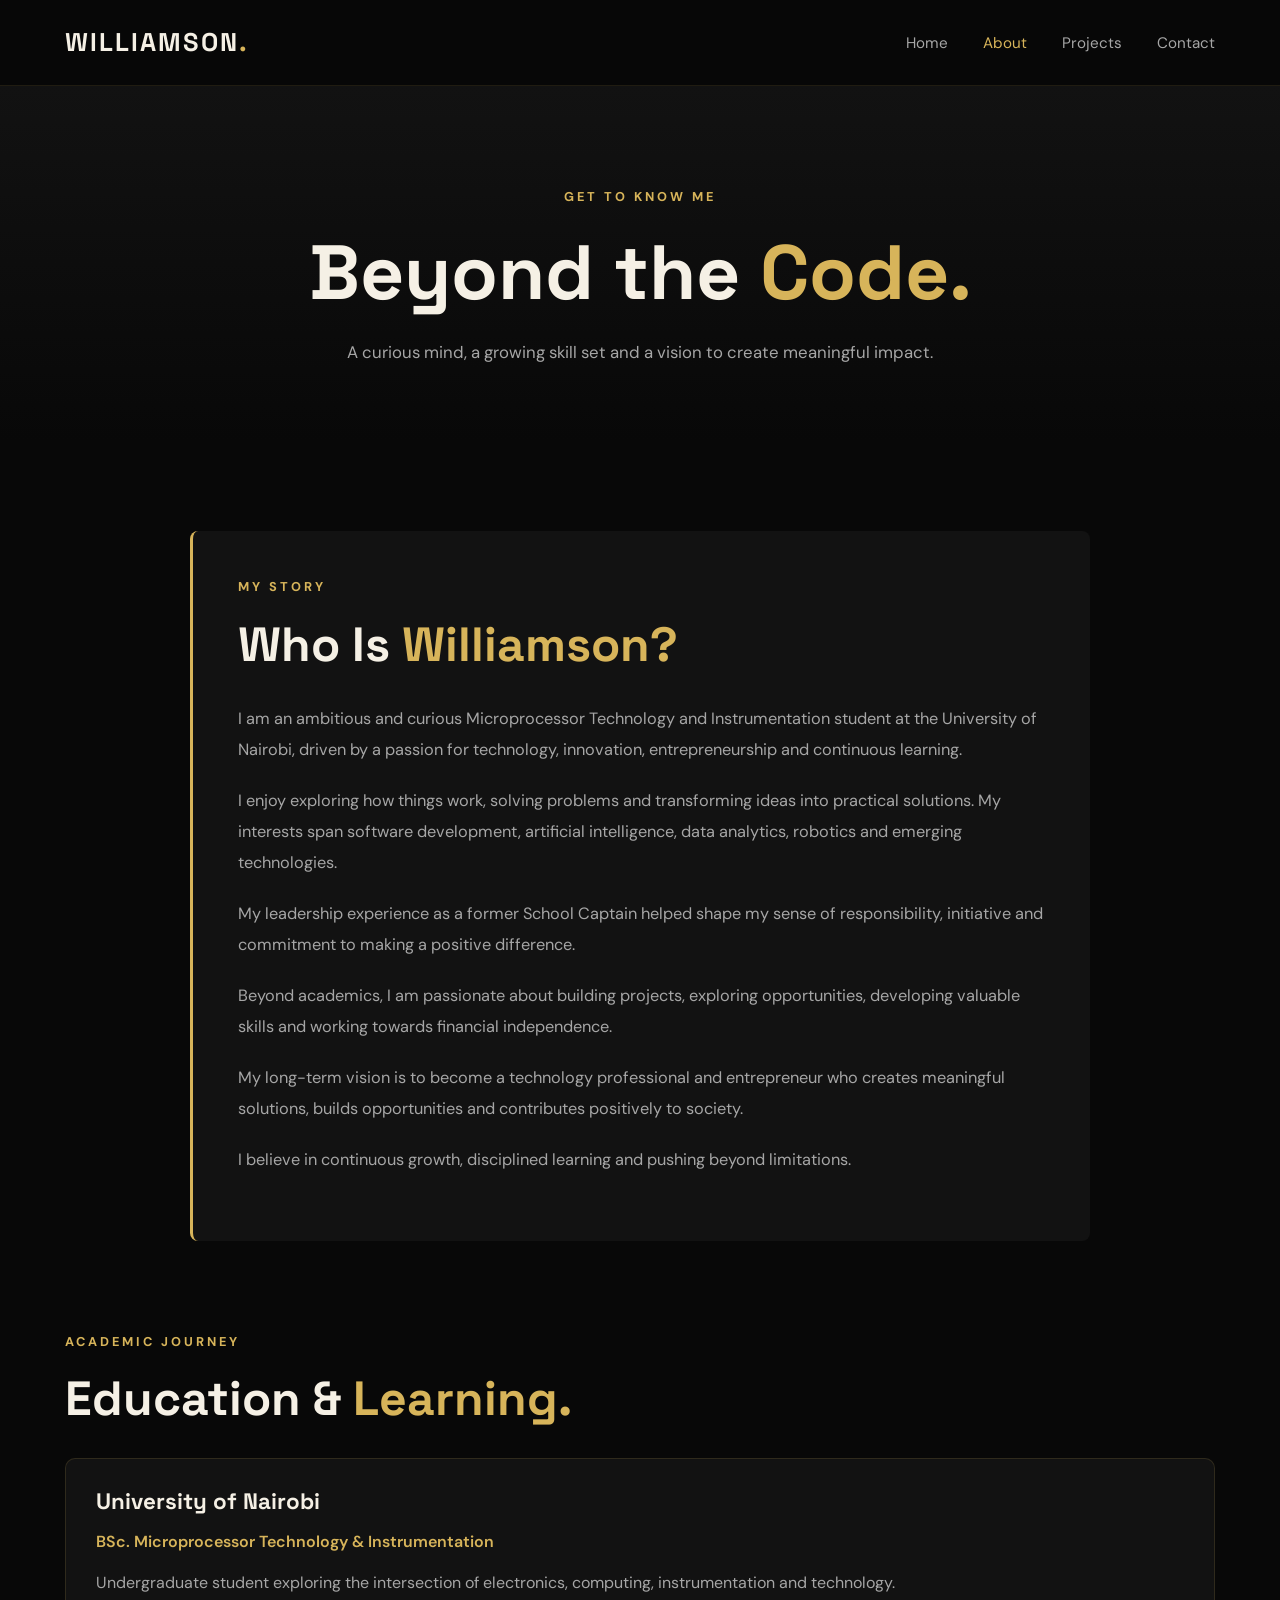
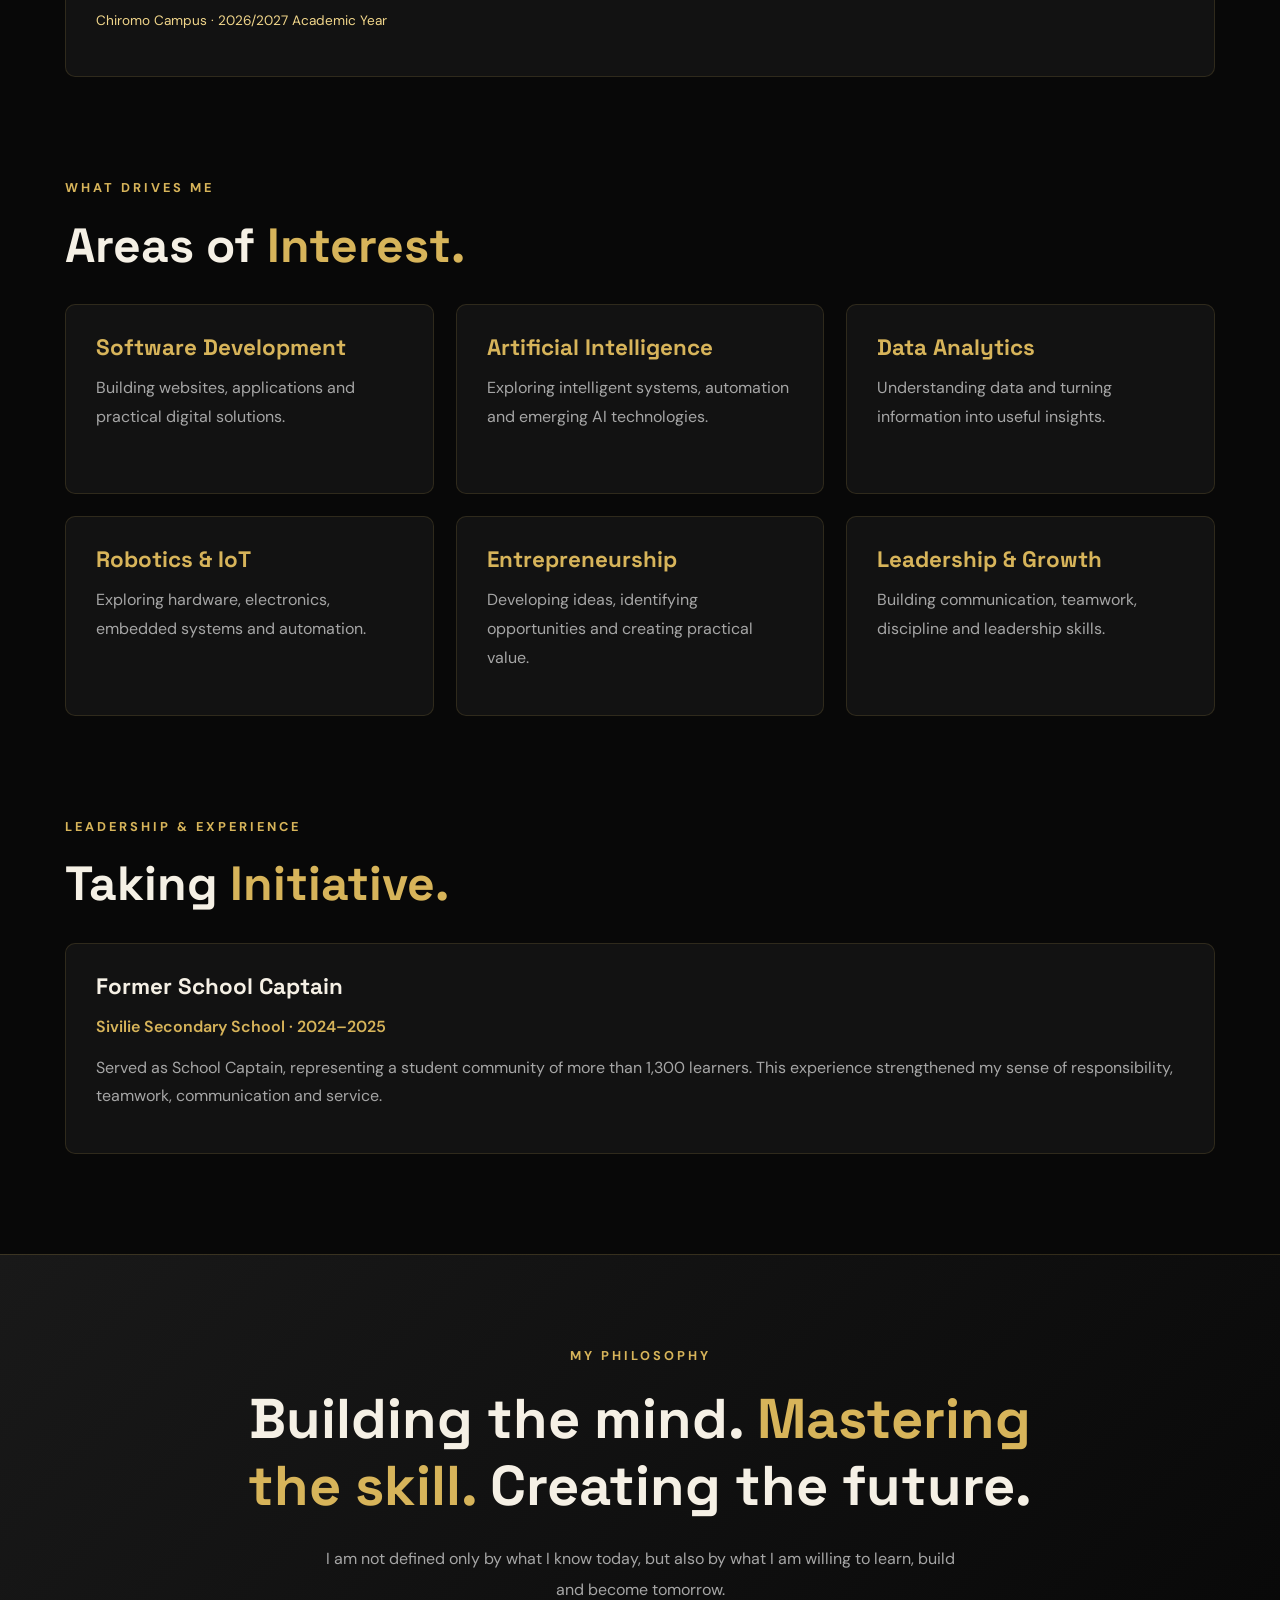
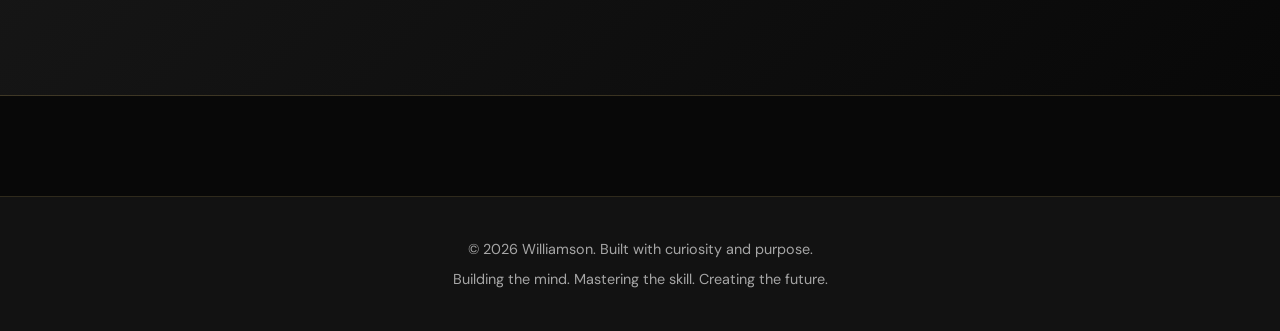
==== about.html @ 220a28a7 "feat: complete portfolio pages and add project imagery" ====
<!DOCTYPE html>
<html lang="en">

<head>
    <meta charset="UTF-8">
    <meta name="viewport" content="width=device-width, initial-scale=1.0">

    <meta name="description" content="Learn more about Williamson, a University of Nairobi student passionate about technology, innovation, leadership and entrepreneurship.">

    <title>About Me | Williamson</title>

    <link rel="stylesheet" href="css/style.css">
    <link rel="icon" href="favicon/favicon.ico" type="image/x-icon">
</head>

<body>

    <!-- HEADER -->
    <header class="site-header">

        <nav class="navbar" aria-label="Main navigation">

            <a href="index.html" class="logo">
                WILLIAMSON<span>.</span>
            </a>

            <ul class="nav-links">
                <li><a href="index.html">Home</a></li>
                <li><a href="about.html" class="active">About</a></li>
                <li><a href="projects.html">Projects</a></li>
                <li><a href="contact.html">Contact</a></li>
            </ul>

        </nav>

    </header>


    <!-- MAIN CONTENT -->
    <main>

        <!-- PAGE HERO -->
        <section class="page-hero">

            <p class="section-label">GET TO KNOW ME</p>

            <h1>
                Beyond the <span>Code.</span>
            </h1>

            <p>
                A curious mind, a growing skill set and
                a vision to create meaningful impact.
            </p>

        </section>


        <!-- BIOGRAPHY -->
        <section class="about-content">

            <article class="about-story">

                <p class="section-label">MY STORY</p>

                <h2>
                    Who Is <span>Williamson?</span>
                </h2>

                <p>
                    I am an ambitious and curious Microprocessor
                    Technology and Instrumentation student at the
                    University of Nairobi, driven by a passion for
                    technology, innovation, entrepreneurship and
                    continuous learning.
                </p>

                <p>
                    I enjoy exploring how things work, solving
                    problems and transforming ideas into practical
                    solutions. My interests span software development,
                    artificial intelligence, data analytics, robotics
                    and emerging technologies.
                </p>

                <p>
                    My leadership experience as a former School
                    Captain helped shape my sense of responsibility,
                    initiative and commitment to making a positive
                    difference.
                </p>

                <p>
                    Beyond academics, I am passionate about building
                    projects, exploring opportunities, developing
                    valuable skills and working towards financial
                    independence.
                </p>

                <p>
                    My long-term vision is to become a technology
                    professional and entrepreneur who creates
                    meaningful solutions, builds opportunities
                    and contributes positively to society.
                </p>

                <p>
                    I believe in continuous growth, disciplined
                    learning and pushing beyond limitations.
                </p>

            </article>

        </section>


        <!-- EDUCATION -->
        <section class="about-section">

            <p class="section-label">ACADEMIC JOURNEY</p>

            <h2>Education & <span>Learning.</span></h2>

            <article class="info-card">

                <h3>University of Nairobi</h3>

                <p class="gold-text">
                    BSc. Microprocessor Technology & Instrumentation
                </p>

                <p>
                    Undergraduate student exploring the intersection
                    of electronics, computing, instrumentation
                    and technology.
                </p>

                <p class="card-meta">
                    Chiromo Campus · 2026/2027 Academic Year
                </p>

            </article>

        </section>


        <!-- INTERESTS -->
        <section class="about-section">

            <p class="section-label">WHAT DRIVES ME</p>

            <h2>Areas of <span>Interest.</span></h2>

            <div class="interest-grid">

                <article class="info-card">
                    <h3>Software Development</h3>
                    <p>
                        Building websites, applications
                        and practical digital solutions.
                    </p>
                </article>

                <article class="info-card">
                    <h3>Artificial Intelligence</h3>
                    <p>
                        Exploring intelligent systems,
                        automation and emerging AI technologies.
                    </p>
                </article>

                <article class="info-card">
                    <h3>Data Analytics</h3>
                    <p>
                        Understanding data and turning
                        information into useful insights.
                    </p>
                </article>

                <article class="info-card">
                    <h3>Robotics & IoT</h3>
                    <p>
                        Exploring hardware, electronics,
                        embedded systems and automation.
                    </p>
                </article>

                <article class="info-card">
                    <h3>Entrepreneurship</h3>
                    <p>
                        Developing ideas, identifying opportunities
                        and creating practical value.
                    </p>
                </article>

                <article class="info-card">
                    <h3>Leadership & Growth</h3>
                    <p>
                        Building communication, teamwork,
                        discipline and leadership skills.
                    </p>
                </article>

            </div>

        </section>


        <!-- LEADERSHIP -->
        <section class="about-section">

            <p class="section-label">LEADERSHIP & EXPERIENCE</p>

            <h2>Taking <span>Initiative.</span></h2>

            <article class="info-card">

                <h3>Former School Captain</h3>

                <p class="gold-text">
                    Sivilie Secondary School · 2024–2025
                </p>

                <p>
                    Served as School Captain, representing
                    a student community of more than 1,300 learners.
                    This experience strengthened my sense of
                    responsibility, teamwork, communication
                    and service.
                </p>

            </article>

        </section>


        <!-- PERSONAL PHILOSOPHY -->
        <section class="vision-section">

            <p class="section-label">MY PHILOSOPHY</p>

            <h2>
                Building the mind.
                <span>Mastering the skill.</span>
                Creating the future.
            </h2>

            <p>
                I am not defined only by what I know today,
                but also by what I am willing to learn,
                build and become tomorrow.
            </p>

        </section>


    </main>


    <!-- FOOTER -->
    <footer class="site-footer">

        <p>
            &copy; 2026 Williamson. Built with curiosity and purpose.
        </p>

        <p>
            Building the mind. Mastering the skill. Creating the future.
        </p>

    </footer>

</body>

</html>
---- css/style.css ----
/* =========================================
   WILLIAMSON PORTFOLIO
   Main Stylesheet
   ========================================= */

/* 1. GOOGLE FONTS */
@import url('https://fonts.googleapis.com/css2?family=DM+Sans:wght@400;500;600;700&family=Space+Grotesk:wght@400;500;600;700&display=swap');


/* 2. CSS VARIABLES */

:root {
    --color-background: #080808;
    --color-surface: #121212;
    --color-surface-light: #1c1c1c;

    --color-gold: #d7b45a;
    --color-gold-light: #f0d58a;

    --color-cream: #f5f0e5;
    --color-muted: #a6a6a6;

    --font-heading: 'Space Grotesk', sans-serif;
    --font-body: 'DM Sans', sans-serif;

    --container-width: 1150px;

    --transition: 0.3s ease;
}


/* 3. GLOBAL RESET */

* {
    margin: 0;
    padding: 0;
    box-sizing: border-box;
}

html {
    scroll-behavior: smooth;
}

body {
    background-color: var(--color-background);
    color: var(--color-cream);
    font-family: var(--font-body);
    line-height: 1.7;
}

img {
    max-width: 100%;
    display: block;
}

a {
    color: inherit;
    text-decoration: none;
}

ul {
    list-style: none;
}


/* 4. GENERAL TYPOGRAPHY */

h1,
h2,
h3,
h4 {
    font-family: var(--font-heading);
    line-height: 1.2;
}

p {
    color: var(--color-muted);
}


/* 5. SHARED CONTAINER */

.container {
    width: min(90%, var(--container-width));
    margin-inline: auto;
}



/* =========================================
   6. NAVIGATION BAR
   ========================================= */

.site-header {
    position: sticky;
    top: 0;
    z-index: 1000;
    background: rgba(8, 8, 8, 0.92);
    backdrop-filter: blur(12px);
    border-bottom: 1px solid rgba(215, 180, 90, 0.12);
}

.navbar {
    width: min(90%, var(--container-width));
    min-height: 85px;
    margin-inline: auto;

    display: flex;
    justify-content: space-between;
    align-items: center;
}

.logo {
    font-family: var(--font-heading);
    font-size: 1.6rem;
    font-weight: 700;
    letter-spacing: 2px;
}

.logo span,
.hero h1 span {
    color: var(--color-gold);
}

.nav-links {
    display: flex;
    align-items: center;
    gap: 35px;
}

.nav-links a {
    color: var(--color-muted);
    font-size: 0.95rem;
    transition: color var(--transition);
}

.nav-links a:hover,
.nav-links a.active {
    color: var(--color-gold);
}


/* =========================================
   7. HERO SECTION
   ========================================= */

.hero {
    width: min(90%, var(--container-width));
    min-height: 650px;
    margin-inline: auto;
    padding: 90px 0;

    display: flex;
    justify-content: space-between;
    align-items: center;
    gap: 60px;
}

.hero-content {
    flex: 1;
    animation: fadeInUp 0.9s ease both;
}

.hero-greeting {
    color: var(--color-gold);
    font-size: 0.85rem;
    font-weight: 700;
    letter-spacing: 4px;
    margin-bottom: 20px;
}

.hero h1 {
    font-size: clamp(3.5rem, 7vw, 6rem);
    font-weight: 700;
    margin-bottom: 20px;
}

.hero h2 {
    color: var(--color-cream);
    font-size: clamp(1.5rem, 3vw, 2.3rem);
    font-weight: 500;
    line-height: 1.4;
    margin-bottom: 25px;
}

.hero-description {
    color: var(--color-gold-light);
    font-size: 1.05rem;
    letter-spacing: 1px;
    margin-bottom: 35px;
}


/* =========================================
   8. HERO BUTTONS
   ========================================= */

.hero-buttons {
    display: flex;
    flex-wrap: wrap;
    gap: 18px;
}

.btn {
    display: inline-block;
    padding: 14px 25px;
    border: 1px solid var(--color-gold);
    border-radius: 4px;

    font-weight: 600;
    transition: all var(--transition);
}

.btn-primary {
    background: var(--color-gold);
    color: #080808;
}

.btn-primary:hover {
    background: var(--color-gold-light);
    transform: translateY(-4px);
}

.btn-secondary {
    color: var(--color-gold);
}

.btn-secondary:hover {
    background: var(--color-gold);
    color: #080808;
    transform: translateY(-4px);
}


/* =========================================
   9. HERO PROFILE IMAGE
   ========================================= */

.hero-image {
    flex: 0 0 370px;
    position: relative;
}

.hero-image img {
    width: 100%;
    aspect-ratio: 4 / 5;
    object-fit: cover;

    border: 2px solid var(--color-gold);
    border-radius: 50px;
    
    animation: float 10s ease-in-out infinite;
}


/* =========================================
   10. ANIMATIONS
   ========================================= */

@keyframes fadeInUp {
    from {
        opacity: 0;
        transform: translateY(30px);
    }

    to {
        opacity: 1;
        transform: translateY(0);
    }
}

@keyframes float {
    0%, 100% {
        transform: translateY(0);
    }

    50% {
        transform: translateY(-10px);
    }
}



/* =========================================
   11. INTRODUCTION SECTION
   ========================================= */

.intro-section {
    width: min(90%, 850px);
    margin: 60px auto 120px;
    text-align: center;
}

.section-label {
    color: var(--color-gold);
    font-size: 0.8rem;
    font-weight: 700;
    letter-spacing: 3px;
    margin-bottom: 18px;
}

.intro-section h2,
.featured-section h2 {
    font-size: clamp(2rem, 4vw, 3rem);
    margin-bottom: 25px;
}

.intro-section h2 span,
.featured-section h2 span {
    color: var(--color-gold);
}

.intro-section > p:not(.section-label) {
    font-size: 1.05rem;
    line-height: 1.9;
    margin-bottom: 25px;
}

.text-link {
    color: var(--color-gold);
    font-weight: 600;
    transition: color var(--transition);
}

.text-link:hover {
    color: var(--color-gold-light);
}


/* =========================================
   12. FEATURED PROJECT SECTION
   ========================================= */

.featured-section {
    width: min(90%, var(--container-width));
    margin: 0 auto 120px;
}

.featured-project {
    display: grid;
    grid-template-columns: 1fr 1fr;
    align-items: center;
    gap: 45px;

    background: var(--color-surface);
    border: 1px solid rgba(215, 180, 90, 0.15);
    border-radius: 12px;
    padding: 30px;

    transition: transform var(--transition),
                border-color var(--transition);
}

.featured-project:hover {
    transform: translateY(-6px);
    border-color: var(--color-gold);
}

.project-image img {
    width: 100%;
    aspect-ratio: 16 / 10;
    object-fit: cover;
    border-radius: 8px;
}

.project-info h3 {
    color: var(--color-cream);
    font-size: 1.8rem;
    margin-bottom: 18px;
}

.project-info p {
    margin-bottom: 18px;
}

.project-tech {
    color: var(--color-gold);
    font-size: 0.9rem;
    font-weight: 600;
}

.project-info a {
    display: inline-block;
    color: var(--color-gold);
    font-weight: 600;
    margin-top: 10px;
    transition: color var(--transition);
}

.project-info a:hover {
    color: var(--color-gold-light);
}


/* =========================================
   13. FOOTER
   ========================================= */

.site-footer {
    padding: 35px 5%;
    text-align: center;
    background: var(--color-surface);
    border-top: 1px solid rgba(215, 180, 90, 0.15);
}

.site-footer p {
    font-size: 0.9rem;
    margin: 5px 0;
}


/* =========================================
   14. RESPONSIVE DESIGN
   ========================================= */

/* TABLETS AND SMALL LAPTOPS */

@media screen and (max-width: 900px) {

    .hero {
        gap: 35px;
        min-height: 550px;
    }

    .hero-image {
        flex: 0 0 300px;
    }

    .nav-links {
        gap: 20px;
    }

    .featured-project {
        gap: 25px;
        padding: 22px;
    }
}


/* MOBILE PHONES */

@media screen and (max-width: 650px) {

    /* Navigation */

    .navbar {
        min-height: auto;
        padding: 20px 0;
        flex-direction: column;
        gap: 18px;
    }

    .nav-links {
        width: 100%;
        justify-content: center;
        flex-wrap: wrap;
        gap: 12px 22px;
    }

    .nav-links a {
        font-size: 0.9rem;
    }


    /* Hero */

    .hero {
        min-height: auto;
        padding: 65px 0;
        flex-direction: column;
        align-items: flex-start;
        gap: 45px;
    }

    .hero-content {
        width: 100%;
    }

    .hero h1 {
        font-size: clamp(3rem, 13vw, 4.5rem);
    }

    .hero h2 {
        font-size: 1.5rem;
    }

    .hero-image {
        width: min(100%, 320px);
        flex: none;
        align-self: center;
    }

    .hero-buttons {
        gap: 12px;
    }

    .btn {
        padding: 12px 18px;
        font-size: 0.9rem;
    }


    /* Introduction */

    .intro-section {
        margin: 35px auto 80px;
    }

    .intro-section h2,
    .featured-section h2 {
        font-size: 2rem;
    }


    /* Featured project */

    .featured-section {
        margin-bottom: 80px;
    }

    .featured-project {
        grid-template-columns: 1fr;
        gap: 25px;
        padding: 18px;
    }

    .project-info h3 {
        font-size: 1.5rem;
    }


    /* Footer */

    .site-footer {
        padding: 28px 5%;
    }

    .site-footer p {
        font-size: 0.8rem;
    }
}


/* SMALL MOBILE PHONES */

@media screen and (max-width: 380px) {

    .nav-links {
        gap: 10px 15px;
    }

    .hero h1 {
        font-size: 2.8rem;
    }

    .hero-buttons {
        flex-direction: column;
        align-items: stretch;
    }

    .btn {
        text-align: center;
    }
}


/* ACCESSIBILITY: KEYBOARD FOCUS */

a:focus-visible {
    outline: 2px solid var(--color-gold);
    outline-offset: 5px;
}


/* RESPECT REDUCED-MOTION PREFERENCES */

@media (prefers-reduced-motion: reduce) {

    *,
    *::before,
    *::after {
        scroll-behavior: auto !important;
        animation-duration: 0.01ms !important;
        animation-iteration-count: 1 !important;
        transition-duration: 0.01ms !important;
    }
}


/* =========================================
   15. ABOUT PAGE HERO
   ========================================= */

.page-hero {
    text-align: center;
    padding: 100px 5% 75px;
    background: linear-gradient(
        180deg,
        #121212 0%,
        #080808 100%
    );
}

.page-hero h1 {
    font-size: clamp(2.8rem, 6vw, 5rem);
    margin-bottom: 20px;
}

.page-hero h1 span {
    color: var(--color-gold);
}

.page-hero > p:last-child {
    max-width: 650px;
    margin: 0 auto;
    font-size: 1.05rem;
}


/* =========================================
   16. ABOUT STORY
   ========================================= */

.about-content {
    width: min(90%, 900px);
    margin: 90px auto;
}

.about-story {
    background: var(--color-surface);
    padding: 45px;
    border-left: 3px solid var(--color-gold);
    border-radius: 8px;
}

.about-story h2,
.about-section h2 {
    font-size: clamp(2rem, 4vw, 3rem);
    margin-bottom: 30px;
}

.about-story h2 span,
.about-section h2 span {
    color: var(--color-gold);
}

.about-story > p:not(.section-label) {
    font-size: 1.02rem;
    line-height: 1.9;
    margin-bottom: 20px;
}


/* =========================================
   17. ABOUT CONTENT SECTIONS
   ========================================= */

.about-section {
    width: min(90%, var(--container-width));
    margin: 0 auto 100px;
}

.info-card {
    background: var(--color-surface);
    padding: 30px;
    border: 1px solid rgba(215, 180, 90, 0.15);
    border-radius: 10px;

    transition: transform var(--transition),
                border-color var(--transition);
}

.info-card:hover {
    transform: translateY(-5px);
    border-color: var(--color-gold);
}

.info-card h3 {
    font-size: 1.4rem;
    margin-bottom: 12px;
}

.info-card p {
    line-height: 1.8;
    margin-bottom: 12px;
}

.gold-text {
    color: var(--color-gold);
    font-weight: 600;
}

.card-meta {
    font-size: 0.85rem;
    color: var(--color-gold-light);
}


/* =========================================
   18. INTEREST GRID
   ========================================= */

.interest-grid {
    display: grid;
    grid-template-columns: repeat(3, 1fr);
    gap: 22px;
}

.interest-grid .info-card {
    min-height: 190px;
}

.interest-grid .info-card h3 {
    color: var(--color-gold);
}


/* =========================================
   19. PERSONAL VISION SECTION
   ========================================= */

.vision-section {
    text-align: center;
    padding: 90px 7%;
    margin-bottom: 100px;

    background: linear-gradient(
        135deg,
        #191919,
        #080808
    );

    border-top: 1px solid rgba(215, 180, 90, 0.2);
    border-bottom: 1px solid rgba(215, 180, 90, 0.2);
}

.vision-section h2 {
    max-width: 850px;
    margin: 0 auto 25px;
    font-size: clamp(2rem, 4.5vw, 3.5rem);
}

.vision-section h2 span {
    color: var(--color-gold);
}

.vision-section > p:last-child {
    max-width: 650px;
    margin: 0 auto;
    line-height: 1.9;
}


/* =========================================
   20. ABOUT PAGE RESPONSIVENESS
   ========================================= */

@media screen and (max-width: 900px) {

    .interest-grid {
        grid-template-columns: repeat(2, 1fr);
    }

}

@media screen and (max-width: 650px) {

    .page-hero {
        padding: 75px 5% 55px;
    }

    .about-content {
        margin: 60px auto;
    }

    .about-story {
        padding: 25px;
    }

    .about-section {
        margin-bottom: 70px;
    }

    .interest-grid {
        grid-template-columns: 1fr;
    }

    .interest-grid .info-card {
        min-height: auto;
    }

    .vision-section {
        padding: 65px 7%;
        margin-bottom: 70px;
    }

}


/* =========================================
   21. PROJECTS PAGE
   ========================================= */

.projects-intro {
    width: min(90%, 750px);
    margin: 65px auto;
    text-align: center;
}

.projects-intro p {
    font-size: 1.05rem;
    line-height: 1.9;
}

.projects-section {
    width: min(90%, var(--container-width));
    margin: 0 auto 110px;
}

.projects-section h2 {
    font-size: clamp(2rem, 4vw, 3rem);
    margin-bottom: 35px;
}

.projects-section h2 span {
    color: var(--color-gold);
}


/* PROJECT GRID */

.projects-grid {
    display: grid;
    grid-template-columns: repeat(2, minmax(0, 1fr));
    gap: 30px;
}


/* PROJECT CARD */

.project-card {
    overflow: hidden;
    background: var(--color-surface);
    border: 1px solid rgba(215, 180, 90, 0.15);
    border-radius: 12px;

    transition: transform var(--transition),
                border-color var(--transition),
                box-shadow var(--transition);
}

.project-card:hover {
    transform: translateY(-7px);
    border-color: var(--color-gold);
    box-shadow: 0 15px 35px rgba(0, 0, 0, 0.3);
}


/* PROJECT VISUAL PLACEHOLDERS */

.project-visual {
    min-height: 220px;
    display: grid;
    place-items: center;
    position: relative;
    overflow: hidden;
}

.project-visual span {
    font-family: var(--font-heading);
    font-size: 5rem;
    font-weight: 700;
    color: var(--color-gold);
    letter-spacing: 5px;
}

.kitchen-visual {
    background:
        radial-gradient(circle at center, #38301d, #121212 70%);
}

.prompt-visual {
    background:
        radial-gradient(circle at center, #172b29, #121212 70%);
}


/* PROJECT DETAILS */

.project-card-content {
    padding: 28px;
}

.project-category {
    color: var(--color-gold);
    font-size: 0.75rem;
    font-weight: 700;
    letter-spacing: 1.5px;
    margin-bottom: 15px;
}

.project-card-content h3 {
    font-size: 1.65rem;
    margin-bottom: 15px;
}

.project-card-content > p:not(.project-category) {
    line-height: 1.8;
    margin-bottom: 22px;
}


/* TECHNOLOGY TAGS */

.project-tags {
    display: flex;
    flex-wrap: wrap;
    gap: 9px;
    margin-bottom: 25px;
}

.project-tags span {
    padding: 6px 11px;
    border: 1px solid rgba(215, 180, 90, 0.3);
    border-radius: 4px;
    color: var(--color-gold-light);
    font-size: 0.78rem;
}


/* PROJECT LINKS */

.project-actions {
    display: flex;
    flex-wrap: wrap;
    align-items: center;
    gap: 20px;
}

.project-actions a {
    color: var(--color-gold);
    font-weight: 600;
    transition: color var(--transition);
}

.project-actions a:hover {
    color: var(--color-gold-light);
}

.project-status {
    color: var(--color-muted);
    font-size: 0.9rem;
    font-style: italic;
}


/* PROJECTS RESPONSIVENESS */

@media screen and (max-width: 800px) {

    .projects-grid {
        grid-template-columns: 1fr;
    }

}

@media screen and (max-width: 650px) {

    .projects-intro {
        margin: 45px auto;
    }

    .projects-section {
        margin-bottom: 75px;
    }

    .project-visual {
        min-height: 180px;
    }

    .project-card-content {
        padding: 22px;
    }

    .project-card-content h3 {
        font-size: 1.4rem;
    }

}


/* ================= CONTACT PAGE ================= */

.contact-section {
    display: grid;
    grid-template-columns: 0.85fr 1.15fr;
    gap: 60px;
    align-items: start;
    padding-top: 50px;
    padding-bottom: 100px;
}

.contact-info {
    padding-top: 20px;
}

.contact-info h2,
.contact-form-wrapper h2 {
    font-family: var(--heading-font);
    font-size: 2rem;
    line-height: 1.3;
    margin-bottom: 20px;
}

.contact-info > p:not(.section-label) {
    color: var(--muted);
    line-height: 1.8;
    margin-bottom: 30px;
}

.contact-detail {
    border-bottom: 1px solid rgba(215, 180, 90, 0.2);
    padding: 18px 0;
}

.contact-detail h3 {
    color: var(--gold);
    font-size: 0.95rem;
    margin-bottom: 8px;
}

.contact-detail p,
.contact-detail a {
    color: var(--cream);
    font-size: 0.95rem;
    overflow-wrap: anywhere;
}

.contact-detail a:hover {
    color: var(--gold-light);
}

.contact-note {
    margin-top: 25px;
    font-size: 0.9rem;
    color: var(--muted);
    line-height: 1.7;
}


/* CONTACT FORM */

.contact-form-wrapper {
    background: var(--surface);
    border: 1px solid rgba(215, 180, 90, 0.2);
    border-radius: 14px;
    padding: 35px;
}

.form-intro {
    color: var(--muted);
    font-size: 0.9rem;
    margin-bottom: 25px;
}

.contact-form {
    display: flex;
    flex-direction: column;
    gap: 20px;
}

.form-group {
    display: flex;
    flex-direction: column;
    gap: 9px;
}

.form-group label {
    color: var(--cream);
    font-size: 0.9rem;
    font-weight: 600;
}

.form-group input,
.form-group select,
.form-group textarea {
    width: 100%;
    padding: 14px 15px;
    background: var(--background);
    color: var(--cream);
    border: 1px solid #333;
    border-radius: 7px;
    font-family: var(--body-font);
    font-size: 0.9rem;
    outline: none;
    transition: var(--transition);
}

.form-group input::placeholder,
.form-group textarea::placeholder {
    color: #777;
}

.form-group input:focus,
.form-group select:focus,
.form-group textarea:focus {
    border-color: var(--gold);
    box-shadow: 0 0 0 3px rgba(215, 180, 90, 0.12);
}

.form-group textarea {
    resize: vertical;
    min-height: 140px;
}

.form-group input[readonly] {
    color: var(--gold);
    background: var(--surface-light);
    cursor: not-allowed;
}

.contact-form .btn {
    width: 100%;
    cursor: pointer;
    border: none;
    font-family: var(--body-font);
    font-size: 1rem;
}

.form-disclaimer {
    color: var(--muted);
    font-size: 0.78rem;
    line-height: 1.6;
    text-align: center;
}


/* CONTACT PAGE RESPONSIVENESS */

@media (max-width: 900px) {
    .contact-section {
        grid-template-columns: 1fr;
        gap: 40px;
    }

    .contact-info {
        padding-top: 0;
    }
}

@media (max-width: 650px) {
    .contact-section {
        padding-top: 25px;
        padding-bottom: 65px;
    }

    .contact-form-wrapper {
        padding: 22px;
    }

    .contact-info h2,
    .contact-form-wrapper h2 {
        font-size: 1.6rem;
    }
}

@media (max-width: 380px) {
    .contact-form-wrapper {
        padding: 16px;
    }

    .form-group input,
    .form-group select,
    .form-group textarea {
        padding: 12px;
    }
}
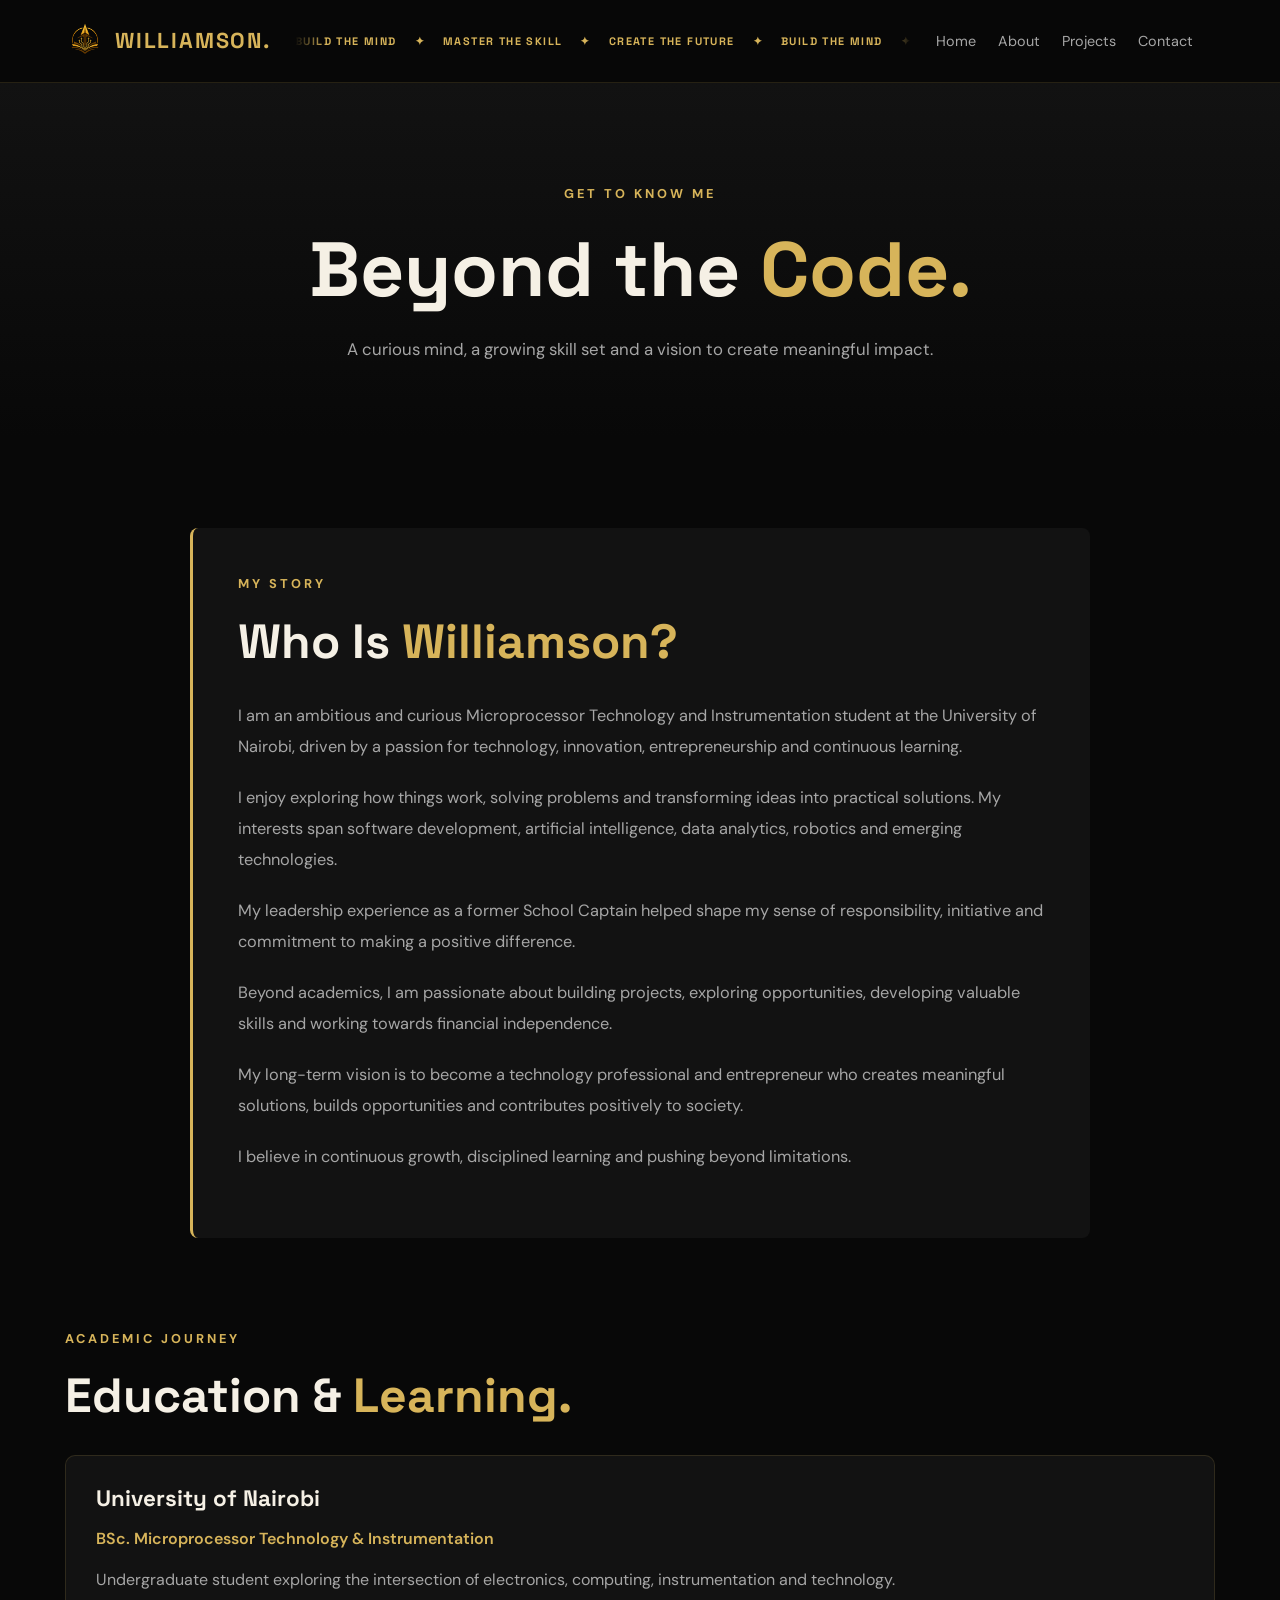
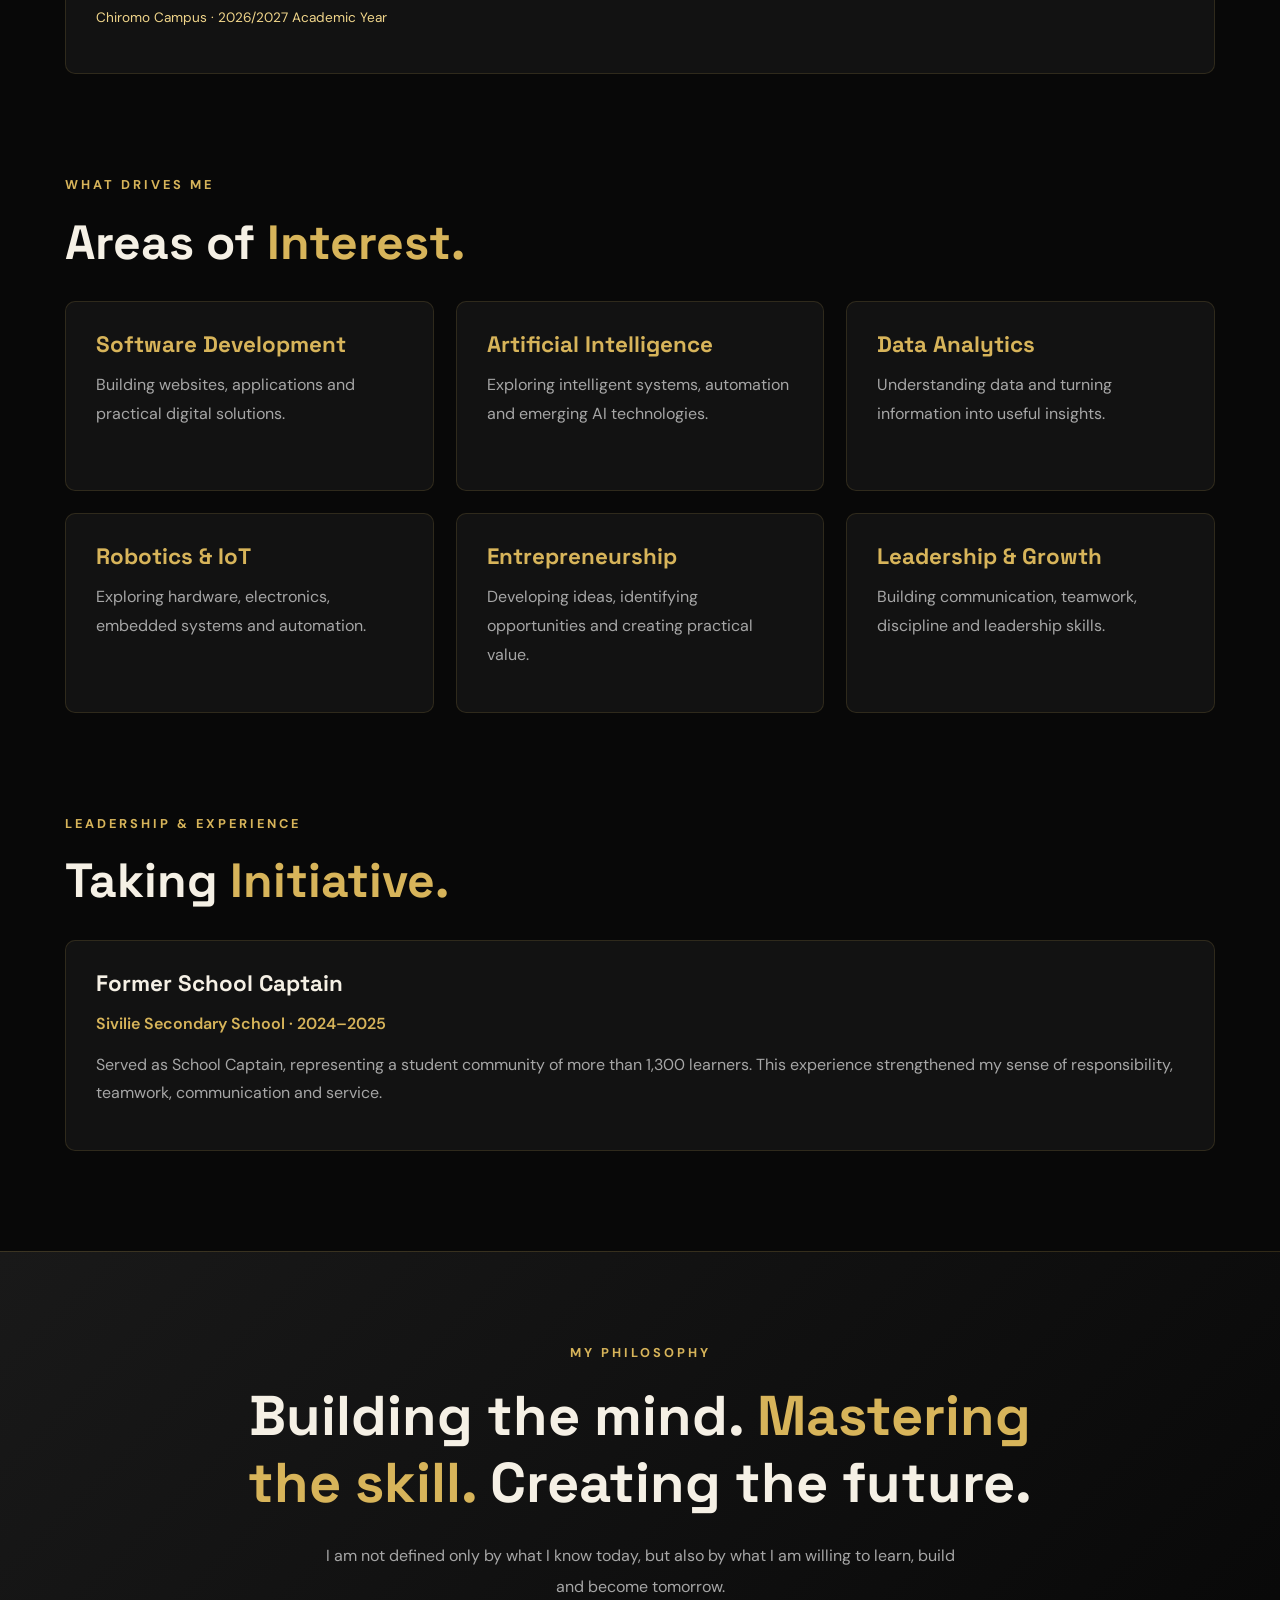
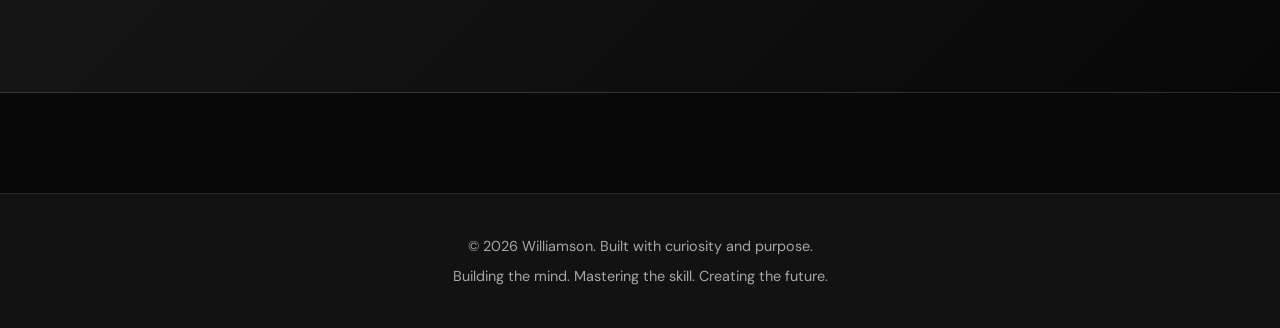
==== commit 25fcf982: "Update portfolio design" ====
--- a/about.html
+++ b/about.html
@@ -12,6 +12,7 @@
 
     <link rel="stylesheet" href="css/style.css">
     <link rel="icon" href="favicon/favicon.ico" type="image/x-icon">
+    <link rel="icon" type="image/svg+xml" href="favicon/favicon.svg">
 </head>
 
 <body>
@@ -21,18 +22,48 @@
 
         <nav class="navbar" aria-label="Main navigation">
 
-            <a href="index.html" class="logo">
-                WILLIAMSON<span>.</span>
-            </a>
-
-            <ul class="nav-links">
-                <li><a href="index.html">Home</a></li>
-                <li><a href="about.html" class="active">About</a></li>
-                <li><a href="projects.html">Projects</a></li>
-                <li><a href="contact.html">Contact</a></li>
-            </ul>
-
-        </nav>
+    <a href="index.html" class="logo">
+        <img src="images/williamson-emblem.png"
+             alt=""
+             class="brand-emblem">
+        <span class="logo-name">
+            WILLIAMSON<span class="logo-dot">.</span>
+        </span>
+    </a>
+
+    <div class="nav-marquee">
+        <div class="nav-marquee-track">
+
+            <div class="nav-marquee-group">
+                <span>BUILD THE MIND</span>
+                <span>✦</span>
+                <span>MASTER THE SKILL</span>
+                <span>✦</span>
+                <span>CREATE THE FUTURE</span>
+                <span>✦</span>
+            </div>
+
+            <div class="nav-marquee-group" aria-hidden="true">
+                <span>BUILD THE MIND</span>
+                <span>✦</span>
+                <span>MASTER THE SKILL</span>
+                <span>✦</span>
+                <span>CREATE THE FUTURE</span>
+                <span>✦</span>
+            </div>
+
+        </div>
+    </div>
+
+    <ul class="nav-links">
+        <li><a href="index.html">Home</a></li>
+        <li><a href="about.html">About</a></li>
+        <li><a href="projects.html">Projects</a></li>
+        <li><a href="contact.html">Contact</a></li>
+        <li>
+    </ul>
+
+</nav>
 
     </header>
 
--- a/css/style.css
+++ b/css/style.css
@@ -1,1178 +1,253 @@
-
-/* =========================================
-   WILLIAMSON PORTFOLIO
-   Main Stylesheet
-   ========================================= */
-
-/* 1. GOOGLE FONTS */
+/* WILLIAMSON PORTFOLIO â€” CLEAN CONSOLIDATED STYLESHEET */
 @import url('https://fonts.googleapis.com/css2?family=DM+Sans:wght@400;500;600;700&family=Space+Grotesk:wght@400;500;600;700&display=swap');
 
-
-/* 2. CSS VARIABLES */
-
 :root {
-    --color-background: #080808;
-    --color-surface: #121212;
-    --color-surface-light: #1c1c1c;
-
-    --color-gold: #d7b45a;
-    --color-gold-light: #f0d58a;
-
-    --color-cream: #f5f0e5;
-    --color-muted: #a6a6a6;
-
-    --font-heading: 'Space Grotesk', sans-serif;
-    --font-body: 'DM Sans', sans-serif;
-
-    --container-width: 1150px;
-
-    --transition: 0.3s ease;
-}
-
-
-/* 3. GLOBAL RESET */
-
-* {
-    margin: 0;
-    padding: 0;
-    box-sizing: border-box;
-}
-
-html {
-    scroll-behavior: smooth;
-}
-
-body {
-    background-color: var(--color-background);
-    color: var(--color-cream);
-    font-family: var(--font-body);
-    line-height: 1.7;
-}
-
-img {
-    max-width: 100%;
-    display: block;
-}
-
-a {
-    color: inherit;
-    text-decoration: none;
-}
-
-ul {
-    list-style: none;
-}
-
-
-/* 4. GENERAL TYPOGRAPHY */
-
-h1,
-h2,
-h3,
-h4 {
-    font-family: var(--font-heading);
-    line-height: 1.2;
-}
-
-p {
-    color: var(--color-muted);
-}
-
-
-/* 5. SHARED CONTAINER */
-
-.container {
-    width: min(90%, var(--container-width));
-    margin-inline: auto;
-}
-
-
-
-/* =========================================
-   6. NAVIGATION BAR
-   ========================================= */
-
-.site-header {
-    position: sticky;
-    top: 0;
-    z-index: 1000;
-    background: rgba(8, 8, 8, 0.92);
-    backdrop-filter: blur(12px);
-    border-bottom: 1px solid rgba(215, 180, 90, 0.12);
-}
-
-.navbar {
-    width: min(90%, var(--container-width));
-    min-height: 85px;
-    margin-inline: auto;
-
-    display: flex;
-    justify-content: space-between;
-    align-items: center;
-}
-
-.logo {
-    font-family: var(--font-heading);
-    font-size: 1.6rem;
-    font-weight: 700;
-    letter-spacing: 2px;
-}
-
-.logo span,
-.hero h1 span {
-    color: var(--color-gold);
-}
-
-.nav-links {
-    display: flex;
-    align-items: center;
-    gap: 35px;
-}
-
-.nav-links a {
-    color: var(--color-muted);
-    font-size: 0.95rem;
-    transition: color var(--transition);
-}
-
-.nav-links a:hover,
-.nav-links a.active {
-    color: var(--color-gold);
-}
-
-
-/* =========================================
-   7. HERO SECTION
-   ========================================= */
-
-.hero {
-    width: min(90%, var(--container-width));
-    min-height: 650px;
-    margin-inline: auto;
-    padding: 90px 0;
-
-    display: flex;
-    justify-content: space-between;
-    align-items: center;
-    gap: 60px;
-}
-
-.hero-content {
-    flex: 1;
-    animation: fadeInUp 0.9s ease both;
-}
-
-.hero-greeting {
-    color: var(--color-gold);
-    font-size: 0.85rem;
-    font-weight: 700;
-    letter-spacing: 4px;
-    margin-bottom: 20px;
-}
-
-.hero h1 {
-    font-size: clamp(3.5rem, 7vw, 6rem);
-    font-weight: 700;
-    margin-bottom: 20px;
-}
-
-.hero h2 {
-    color: var(--color-cream);
-    font-size: clamp(1.5rem, 3vw, 2.3rem);
-    font-weight: 500;
-    line-height: 1.4;
-    margin-bottom: 25px;
-}
-
-.hero-description {
-    color: var(--color-gold-light);
-    font-size: 1.05rem;
-    letter-spacing: 1px;
-    margin-bottom: 35px;
-}
-
-
-/* =========================================
-   8. HERO BUTTONS
-   ========================================= */
-
-.hero-buttons {
-    display: flex;
-    flex-wrap: wrap;
-    gap: 18px;
-}
-
-.btn {
-    display: inline-block;
-    padding: 14px 25px;
-    border: 1px solid var(--color-gold);
-    border-radius: 4px;
-
-    font-weight: 600;
-    transition: all var(--transition);
-}
-
-.btn-primary {
-    background: var(--color-gold);
-    color: #080808;
-}
-
-.btn-primary:hover {
-    background: var(--color-gold-light);
-    transform: translateY(-4px);
-}
-
-.btn-secondary {
-    color: var(--color-gold);
-}
-
-.btn-secondary:hover {
-    background: var(--color-gold);
-    color: #080808;
-    transform: translateY(-4px);
-}
-
-
-/* =========================================
-   9. HERO PROFILE IMAGE
-   ========================================= */
-
-.hero-image {
-    flex: 0 0 370px;
-    position: relative;
-}
-
-.hero-image img {
-    width: 100%;
-    aspect-ratio: 4 / 5;
-    object-fit: cover;
-
-    border: 2px solid var(--color-gold);
-    border-radius: 50px;
-    
-    animation: float 10s ease-in-out infinite;
-}
-
-
-/* =========================================
-   10. ANIMATIONS
-   ========================================= */
-
-@keyframes fadeInUp {
-    from {
-        opacity: 0;
-        transform: translateY(30px);
-    }
-
-    to {
-        opacity: 1;
-        transform: translateY(0);
-    }
-}
-
-@keyframes float {
-    0%, 100% {
-        transform: translateY(0);
-    }
-
-    50% {
-        transform: translateY(-10px);
-    }
-}
-
-
-
-/* =========================================
-   11. INTRODUCTION SECTION
-   ========================================= */
-
-.intro-section {
-    width: min(90%, 850px);
-    margin: 60px auto 120px;
-    text-align: center;
-}
-
-.section-label {
-    color: var(--color-gold);
-    font-size: 0.8rem;
-    font-weight: 700;
-    letter-spacing: 3px;
-    margin-bottom: 18px;
-}
-
-.intro-section h2,
-.featured-section h2 {
-    font-size: clamp(2rem, 4vw, 3rem);
-    margin-bottom: 25px;
-}
-
-.intro-section h2 span,
-.featured-section h2 span {
-    color: var(--color-gold);
-}
-
-.intro-section > p:not(.section-label) {
-    font-size: 1.05rem;
-    line-height: 1.9;
-    margin-bottom: 25px;
-}
-
-.text-link {
-    color: var(--color-gold);
-    font-weight: 600;
-    transition: color var(--transition);
-}
-
-.text-link:hover {
-    color: var(--color-gold-light);
-}
-
-
-/* =========================================
-   12. FEATURED PROJECT SECTION
-   ========================================= */
-
-.featured-section {
-    width: min(90%, var(--container-width));
-    margin: 0 auto 120px;
-}
-
-.featured-project {
-    display: grid;
-    grid-template-columns: 1fr 1fr;
-    align-items: center;
-    gap: 45px;
-
-    background: var(--color-surface);
-    border: 1px solid rgba(215, 180, 90, 0.15);
-    border-radius: 12px;
-    padding: 30px;
-
-    transition: transform var(--transition),
-                border-color var(--transition);
-}
-
-.featured-project:hover {
-    transform: translateY(-6px);
-    border-color: var(--color-gold);
-}
-
-.project-image img {
-    width: 100%;
-    aspect-ratio: 16 / 10;
-    object-fit: cover;
-    border-radius: 8px;
-}
-
-.project-info h3 {
-    color: var(--color-cream);
-    font-size: 1.8rem;
-    margin-bottom: 18px;
-}
-
-.project-info p {
-    margin-bottom: 18px;
-}
-
-.project-tech {
-    color: var(--color-gold);
-    font-size: 0.9rem;
-    font-weight: 600;
-}
-
-.project-info a {
-    display: inline-block;
-    color: var(--color-gold);
-    font-weight: 600;
-    margin-top: 10px;
-    transition: color var(--transition);
-}
-
-.project-info a:hover {
-    color: var(--color-gold-light);
-}
-
-
-/* =========================================
-   13. FOOTER
-   ========================================= */
-
-.site-footer {
-    padding: 35px 5%;
-    text-align: center;
-    background: var(--color-surface);
-    border-top: 1px solid rgba(215, 180, 90, 0.15);
-}
-
-.site-footer p {
-    font-size: 0.9rem;
-    margin: 5px 0;
-}
-
-
-/* =========================================
-   14. RESPONSIVE DESIGN
-   ========================================= */
-
-/* TABLETS AND SMALL LAPTOPS */
-
-@media screen and (max-width: 900px) {
-
-    .hero {
-        gap: 35px;
-        min-height: 550px;
-    }
-
-    .hero-image {
-        flex: 0 0 300px;
-    }
-
-    .nav-links {
-        gap: 20px;
-    }
-
-    .featured-project {
-        gap: 25px;
-        padding: 22px;
-    }
-}
-
-
-/* MOBILE PHONES */
-
-@media screen and (max-width: 650px) {
-
-    /* Navigation */
-
-    .navbar {
-        min-height: auto;
-        padding: 20px 0;
-        flex-direction: column;
-        gap: 18px;
-    }
-
-    .nav-links {
-        width: 100%;
-        justify-content: center;
-        flex-wrap: wrap;
-        gap: 12px 22px;
-    }
-
-    .nav-links a {
-        font-size: 0.9rem;
-    }
-
-
-    /* Hero */
-
-    .hero {
-        min-height: auto;
-        padding: 65px 0;
-        flex-direction: column;
-        align-items: flex-start;
-        gap: 45px;
-    }
-
-    .hero-content {
-        width: 100%;
-    }
-
-    .hero h1 {
-        font-size: clamp(3rem, 13vw, 4.5rem);
-    }
-
-    .hero h2 {
-        font-size: 1.5rem;
-    }
-
-    .hero-image {
-        width: min(100%, 320px);
-        flex: none;
-        align-self: center;
-    }
-
-    .hero-buttons {
-        gap: 12px;
-    }
-
-    .btn {
-        padding: 12px 18px;
-        font-size: 0.9rem;
-    }
-
-
-    /* Introduction */
-
-    .intro-section {
-        margin: 35px auto 80px;
-    }
-
-    .intro-section h2,
-    .featured-section h2 {
-        font-size: 2rem;
-    }
-
-
-    /* Featured project */
-
-    .featured-section {
-        margin-bottom: 80px;
-    }
-
-    .featured-project {
-        grid-template-columns: 1fr;
-        gap: 25px;
-        padding: 18px;
-    }
-
-    .project-info h3 {
-        font-size: 1.5rem;
-    }
-
-
-    /* Footer */
-
-    .site-footer {
-        padding: 28px 5%;
-    }
-
-    .site-footer p {
-        font-size: 0.8rem;
-    }
-}
-
-
-/* SMALL MOBILE PHONES */
-
-@media screen and (max-width: 380px) {
-
-    .nav-links {
-        gap: 10px 15px;
-    }
-
-    .hero h1 {
-        font-size: 2.8rem;
-    }
-
-    .hero-buttons {
-        flex-direction: column;
-        align-items: stretch;
-    }
-
-    .btn {
-        text-align: center;
-    }
-}
-
-
-/* ACCESSIBILITY: KEYBOARD FOCUS */
-
-a:focus-visible {
-    outline: 2px solid var(--color-gold);
-    outline-offset: 5px;
-}
-
-
-/* RESPECT REDUCED-MOTION PREFERENCES */
-
-@media (prefers-reduced-motion: reduce) {
-
-    *,
-    *::before,
-    *::after {
-        scroll-behavior: auto !important;
-        animation-duration: 0.01ms !important;
-        animation-iteration-count: 1 !important;
-        transition-duration: 0.01ms !important;
-    }
-}
-
-
-/* =========================================
-   15. ABOUT PAGE HERO
-   ========================================= */
-
-.page-hero {
-    text-align: center;
-    padding: 100px 5% 75px;
-    background: linear-gradient(
-        180deg,
-        #121212 0%,
-        #080808 100%
-    );
-}
-
-.page-hero h1 {
-    font-size: clamp(2.8rem, 6vw, 5rem);
-    margin-bottom: 20px;
-}
-
-.page-hero h1 span {
-    color: var(--color-gold);
-}
-
-.page-hero > p:last-child {
-    max-width: 650px;
-    margin: 0 auto;
-    font-size: 1.05rem;
-}
-
-
-/* =========================================
-   16. ABOUT STORY
-   ========================================= */
-
-.about-content {
-    width: min(90%, 900px);
-    margin: 90px auto;
-}
-
-.about-story {
-    background: var(--color-surface);
-    padding: 45px;
-    border-left: 3px solid var(--color-gold);
-    border-radius: 8px;
-}
-
-.about-story h2,
-.about-section h2 {
-    font-size: clamp(2rem, 4vw, 3rem);
-    margin-bottom: 30px;
-}
-
-.about-story h2 span,
-.about-section h2 span {
-    color: var(--color-gold);
-}
-
-.about-story > p:not(.section-label) {
-    font-size: 1.02rem;
-    line-height: 1.9;
-    margin-bottom: 20px;
-}
-
-
-/* =========================================
-   17. ABOUT CONTENT SECTIONS
-   ========================================= */
-
-.about-section {
-    width: min(90%, var(--container-width));
-    margin: 0 auto 100px;
-}
-
-.info-card {
-    background: var(--color-surface);
-    padding: 30px;
-    border: 1px solid rgba(215, 180, 90, 0.15);
-    border-radius: 10px;
-
-    transition: transform var(--transition),
-                border-color var(--transition);
-}
-
-.info-card:hover {
-    transform: translateY(-5px);
-    border-color: var(--color-gold);
-}
-
-.info-card h3 {
-    font-size: 1.4rem;
-    margin-bottom: 12px;
-}
-
-.info-card p {
-    line-height: 1.8;
-    margin-bottom: 12px;
-}
-
-.gold-text {
-    color: var(--color-gold);
-    font-weight: 600;
-}
-
-.card-meta {
-    font-size: 0.85rem;
-    color: var(--color-gold-light);
-}
-
-
-/* =========================================
-   18. INTEREST GRID
-   ========================================= */
-
-.interest-grid {
-    display: grid;
-    grid-template-columns: repeat(3, 1fr);
-    gap: 22px;
-}
-
-.interest-grid .info-card {
-    min-height: 190px;
-}
-
-.interest-grid .info-card h3 {
-    color: var(--color-gold);
-}
-
-
-/* =========================================
-   19. PERSONAL VISION SECTION
-   ========================================= */
-
-.vision-section {
-    text-align: center;
-    padding: 90px 7%;
-    margin-bottom: 100px;
-
-    background: linear-gradient(
-        135deg,
-        #191919,
-        #080808
-    );
-
-    border-top: 1px solid rgba(215, 180, 90, 0.2);
-    border-bottom: 1px solid rgba(215, 180, 90, 0.2);
-}
-
-.vision-section h2 {
-    max-width: 850px;
-    margin: 0 auto 25px;
-    font-size: clamp(2rem, 4.5vw, 3.5rem);
-}
-
-.vision-section h2 span {
-    color: var(--color-gold);
-}
-
-.vision-section > p:last-child {
-    max-width: 650px;
-    margin: 0 auto;
-    line-height: 1.9;
-}
-
-
-/* =========================================
-   20. ABOUT PAGE RESPONSIVENESS
-   ========================================= */
-
-@media screen and (max-width: 900px) {
-
-    .interest-grid {
-        grid-template-columns: repeat(2, 1fr);
-    }
-
-}
-
-@media screen and (max-width: 650px) {
-
-    .page-hero {
-        padding: 75px 5% 55px;
-    }
-
-    .about-content {
-        margin: 60px auto;
-    }
-
-    .about-story {
-        padding: 25px;
-    }
-
-    .about-section {
-        margin-bottom: 70px;
-    }
-
-    .interest-grid {
-        grid-template-columns: 1fr;
-    }
-
-    .interest-grid .info-card {
-        min-height: auto;
-    }
-
-    .vision-section {
-        padding: 65px 7%;
-        margin-bottom: 70px;
-    }
-
-}
-
-
-/* =========================================
-   21. PROJECTS PAGE
-   ========================================= */
-
-.projects-intro {
-    width: min(90%, 750px);
-    margin: 65px auto;
-    text-align: center;
-}
-
-.projects-intro p {
-    font-size: 1.05rem;
-    line-height: 1.9;
-}
-
-.projects-section {
-    width: min(90%, var(--container-width));
-    margin: 0 auto 110px;
-}
-
-.projects-section h2 {
-    font-size: clamp(2rem, 4vw, 3rem);
-    margin-bottom: 35px;
-}
-
-.projects-section h2 span {
-    color: var(--color-gold);
-}
-
-
-/* PROJECT GRID */
-
-.projects-grid {
-    display: grid;
-    grid-template-columns: repeat(2, minmax(0, 1fr));
-    gap: 30px;
-}
-
-
-/* PROJECT CARD */
-
-.project-card {
-    overflow: hidden;
-    background: var(--color-surface);
-    border: 1px solid rgba(215, 180, 90, 0.15);
-    border-radius: 12px;
-
-    transition: transform var(--transition),
-                border-color var(--transition),
-                box-shadow var(--transition);
-}
-
-.project-card:hover {
-    transform: translateY(-7px);
-    border-color: var(--color-gold);
-    box-shadow: 0 15px 35px rgba(0, 0, 0, 0.3);
-}
-
-
-/* PROJECT VISUAL PLACEHOLDERS */
-
-.project-visual {
-    min-height: 220px;
-    display: grid;
-    place-items: center;
-    position: relative;
-    overflow: hidden;
-}
-
-.project-visual span {
-    font-family: var(--font-heading);
-    font-size: 5rem;
-    font-weight: 700;
-    color: var(--color-gold);
-    letter-spacing: 5px;
-}
-
-.kitchen-visual {
-    background:
-        radial-gradient(circle at center, #38301d, #121212 70%);
-}
-
-.prompt-visual {
-    background:
-        radial-gradient(circle at center, #172b29, #121212 70%);
-}
-
-
-/* PROJECT DETAILS */
-
-.project-card-content {
-    padding: 28px;
-}
-
-.project-category {
-    color: var(--color-gold);
-    font-size: 0.75rem;
-    font-weight: 700;
-    letter-spacing: 1.5px;
-    margin-bottom: 15px;
-}
-
-.project-card-content h3 {
-    font-size: 1.65rem;
-    margin-bottom: 15px;
-}
-
-.project-card-content > p:not(.project-category) {
-    line-height: 1.8;
-    margin-bottom: 22px;
-}
-
-
-/* TECHNOLOGY TAGS */
-
-.project-tags {
-    display: flex;
-    flex-wrap: wrap;
-    gap: 9px;
-    margin-bottom: 25px;
-}
-
-.project-tags span {
-    padding: 6px 11px;
-    border: 1px solid rgba(215, 180, 90, 0.3);
-    border-radius: 4px;
-    color: var(--color-gold-light);
-    font-size: 0.78rem;
-}
-
-
-/* PROJECT LINKS */
-
-.project-actions {
-    display: flex;
-    flex-wrap: wrap;
-    align-items: center;
-    gap: 20px;
-}
-
-.project-actions a {
-    color: var(--color-gold);
-    font-weight: 600;
-    transition: color var(--transition);
-}
-
-.project-actions a:hover {
-    color: var(--color-gold-light);
-}
-
-.project-status {
-    color: var(--color-muted);
-    font-size: 0.9rem;
-    font-style: italic;
-}
-
-
-/* PROJECTS RESPONSIVENESS */
-
-@media screen and (max-width: 800px) {
-
-    .projects-grid {
-        grid-template-columns: 1fr;
-    }
-
-}
-
-@media screen and (max-width: 650px) {
-
-    .projects-intro {
-        margin: 45px auto;
-    }
-
-    .projects-section {
-        margin-bottom: 75px;
-    }
-
-    .project-visual {
-        min-height: 180px;
-    }
-
-    .project-card-content {
-        padding: 22px;
-    }
-
-    .project-card-content h3 {
-        font-size: 1.4rem;
-    }
-
-}
-
-
-/* ================= CONTACT PAGE ================= */
-
-.contact-section {
-    display: grid;
-    grid-template-columns: 0.85fr 1.15fr;
-    gap: 60px;
-    align-items: start;
-    padding-top: 50px;
-    padding-bottom: 100px;
-}
-
-.contact-info {
-    padding-top: 20px;
-}
-
-.contact-info h2,
-.contact-form-wrapper h2 {
-    font-family: var(--heading-font);
-    font-size: 2rem;
-    line-height: 1.3;
-    margin-bottom: 20px;
-}
-
-.contact-info > p:not(.section-label) {
-    color: var(--muted);
-    line-height: 1.8;
-    margin-bottom: 30px;
-}
-
-.contact-detail {
-    border-bottom: 1px solid rgba(215, 180, 90, 0.2);
-    padding: 18px 0;
-}
-
-.contact-detail h3 {
-    color: var(--gold);
-    font-size: 0.95rem;
-    margin-bottom: 8px;
-}
-
-.contact-detail p,
-.contact-detail a {
-    color: var(--cream);
-    font-size: 0.95rem;
-    overflow-wrap: anywhere;
-}
-
-.contact-detail a:hover {
-    color: var(--gold-light);
-}
-
-.contact-note {
-    margin-top: 25px;
-    font-size: 0.9rem;
-    color: var(--muted);
-    line-height: 1.7;
-}
-
-
-/* CONTACT FORM */
-
-.contact-form-wrapper {
-    background: var(--surface);
-    border: 1px solid rgba(215, 180, 90, 0.2);
-    border-radius: 14px;
-    padding: 35px;
-}
-
-.form-intro {
-    color: var(--muted);
-    font-size: 0.9rem;
-    margin-bottom: 25px;
-}
-
-.contact-form {
-    display: flex;
-    flex-direction: column;
-    gap: 20px;
-}
-
-.form-group {
-    display: flex;
-    flex-direction: column;
-    gap: 9px;
-}
-
-.form-group label {
-    color: var(--cream);
-    font-size: 0.9rem;
-    font-weight: 600;
-}
-
-.form-group input,
-.form-group select,
-.form-group textarea {
-    width: 100%;
-    padding: 14px 15px;
-    background: var(--background);
-    color: var(--cream);
-    border: 1px solid #333;
-    border-radius: 7px;
-    font-family: var(--body-font);
-    font-size: 0.9rem;
-    outline: none;
-    transition: var(--transition);
-}
-
-.form-group input::placeholder,
-.form-group textarea::placeholder {
-    color: #777;
-}
-
-.form-group input:focus,
-.form-group select:focus,
-.form-group textarea:focus {
-    border-color: var(--gold);
-    box-shadow: 0 0 0 3px rgba(215, 180, 90, 0.12);
-}
-
-.form-group textarea {
-    resize: vertical;
-    min-height: 140px;
-}
-
-.form-group input[readonly] {
-    color: var(--gold);
-    background: var(--surface-light);
-    cursor: not-allowed;
-}
-
-.contact-form .btn {
-    width: 100%;
-    cursor: pointer;
-    border: none;
-    font-family: var(--body-font);
-    font-size: 1rem;
-}
-
-.form-disclaimer {
-    color: var(--muted);
-    font-size: 0.78rem;
-    line-height: 1.6;
-    text-align: center;
-}
-
-
-/* CONTACT PAGE RESPONSIVENESS */
-
-@media (max-width: 900px) {
-    .contact-section {
-        grid-template-columns: 1fr;
-        gap: 40px;
-    }
-
-    .contact-info {
-        padding-top: 0;
-    }
-}
-
-@media (max-width: 650px) {
-    .contact-section {
-        padding-top: 25px;
-        padding-bottom: 65px;
-    }
-
-    .contact-form-wrapper {
-        padding: 22px;
-    }
-
-    .contact-info h2,
-    .contact-form-wrapper h2 {
-        font-size: 1.6rem;
-    }
-}
-
-@media (max-width: 380px) {
-    .contact-form-wrapper {
-        padding: 16px;
-    }
-
-    .form-group input,
-    .form-group select,
-    .form-group textarea {
-        padding: 12px;
-    }
-}
+  --color-background:#080808;
+  --color-surface:#121212;
+  --color-surface-light:#1c1c1c;
+  --color-gold:#d7b45a;
+  --color-gold-light:#f0d58a;
+  --color-cream:#f5f0e5;
+  --color-muted:#a6a6a6;
+  --font-heading:'Space Grotesk',sans-serif;
+  --font-body:'DM Sans',sans-serif;
+  --container-width:1150px;
+  --transition:.3s ease;
+}
+
+/* RESET */
+*{margin:0;padding:0;box-sizing:border-box}
+html{scroll-behavior:smooth}
+body{min-width:320px;background:var(--color-background);color:var(--color-cream);font-family:var(--font-body);line-height:1.7}
+img{display:block;max-width:100%}
+a{color:inherit;text-decoration:none}
+ul{list-style:none}
+h1,h2,h3,h4{font-family:var(--font-heading);line-height:1.2}
+p{color:var(--color-muted)}
+.container{width:min(90%,var(--container-width));margin-inline:auto}
+
+/* SHARED HEADER
+   HTML child order must be: .logo, .nav-marquee, .nav-links */
+.site-header{position:sticky;top:0;z-index:1000;background:rgba(8,8,8,.94);backdrop-filter:blur(12px);-webkit-backdrop-filter:blur(12px);border-bottom:1px solid rgba(215,180,90,.15)}
+.navbar{width:min(90%,var(--container-width));min-height:82px;margin-inline:auto;display:grid;grid-template-columns:auto minmax(80px,1fr) auto;align-items:center;gap:24px}
+.logo{grid-column:1;grid-row:1;display:inline-flex;align-items:center;justify-self:start;gap:10px;white-space:nowrap;font-family:var(--font-heading);font-size:1.35rem;font-weight:700;letter-spacing:1.8px;color:var(--color-cream)}
+.logo-name{color:var(--color-cream)}
+.logo-dot,.logo>span{color:var(--color-gold)}
+.brand-emblem{width:40px;height:40px;object-fit:contain;flex:0 0 auto}
+.nav-marquee{grid-column:2;grid-row:1;min-width:0;overflow:hidden;white-space:nowrap;position:relative;-webkit-mask-image:linear-gradient(to right,transparent,#000 5%,#000 95%,transparent);mask-image:linear-gradient(to right,transparent,#000 5%,#000 95%,transparent)}
+.nav-marquee-track{display:flex;width:max-content;will-change:transform;animation:williamson-nav-scroll 26s linear infinite}
+.nav-marquee-group{display:flex;flex:0 0 auto;align-items:center;gap:18px;padding-right:18px}
+.nav-marquee-group span{color:var(--color-gold);font-family:var(--font-heading);font-size:.68rem;font-weight:700;letter-spacing:1.4px;white-space:nowrap}
+.nav-marquee-group .marquee-star{color:var(--color-gold-light)}
+@keyframes williamson-nav-scroll{from{transform:translateX(0)}to{transform:translateX(-50%)}}
+.nav-marquee:hover .nav-marquee-track{animation-play-state:paused}
+.nav-links{grid-column:3;grid-row:1;display:flex;align-items:center;justify-content:flex-end;gap:22px;margin:0;padding:0;white-space:nowrap}
+.nav-links a{color:var(--color-muted);font-size:.9rem;transition:color var(--transition)}
+.nav-links a:hover,.nav-links a.active{color:var(--color-gold)}
+
+/* HERO */
+.hero{position:relative;width:min(90%,var(--container-width));min-height:680px;margin-inline:auto;padding:100px 0;display:flex;justify-content:space-between;align-items:center;gap:50px}
+.hero-content{flex:1}
+.hero-content>*{opacity:0;animation:fadeInUp .8s ease forwards}
+.hero-content .hero-greeting{animation-delay:.2s}
+.hero-content h1{animation-delay:.4s}
+.hero-content h2{animation-delay:.6s}
+.hero-content .hero-description{animation-delay:.8s}
+.hero-content .hero-tagline{animation-delay:1s}
+.hero-content .hero-buttons{animation-delay:1.2s}
+.hero-greeting{color:var(--color-gold);font-size:.8rem;font-weight:700;letter-spacing:5px;margin-bottom:22px}
+.hero h1{font-size:clamp(3.5rem,7vw,6rem);font-weight:700;letter-spacing:-3px;line-height:1.05;margin-bottom:25px}
+.hero h1 span,.page-hero h1 span{color:var(--color-gold)}
+.hero h2{color:var(--color-cream);font-size:clamp(1.4rem,2.8vw,2.1rem);font-weight:500;line-height:1.55;margin-bottom:25px}
+.hero-description{max-width:520px;color:var(--color-muted);font-size:1.05rem;line-height:1.9;margin-bottom:18px}
+.hero-tagline{color:var(--color-gold-light);font-size:.78rem;font-weight:700;letter-spacing:2px;line-height:1.8;margin-bottom:32px}
+.hero-buttons{display:flex;flex-wrap:wrap;gap:18px}
+.btn{display:inline-block;padding:14px 25px;border:1px solid var(--color-gold);border-radius:4px;font-family:var(--font-body);font-weight:600;transition:all var(--transition)}
+.btn-primary{background:var(--color-gold);color:#080808}
+.btn-primary:hover{background:var(--color-gold-light);transform:translateY(-4px)}
+.btn-secondary{color:var(--color-gold)}
+.btn-secondary:hover{background:var(--color-gold);color:#080808;transform:translateY(-4px)}
+.hero-image{position:relative;flex:0 0 370px}
+.hero-image img{width:100%;aspect-ratio:4/5;object-fit:cover;object-position:center;border:1px solid var(--color-gold);border-radius:24px;box-shadow:0 20px 60px rgba(215,180,90,.12);animation:float 10s ease-in-out infinite}
+@keyframes fadeInUp{from{opacity:0;transform:translateY(30px)}to{opacity:1;transform:translateY(0)}}
+@keyframes float{0%,100%{transform:translateY(0)}50%{transform:translateY(-10px)}}
+
+/* HOME INTRO AND FEATURED PROJECT */
+.intro-section{width:min(90%,850px);margin:60px auto 120px;text-align:center}
+.section-label{color:var(--color-gold);font-size:.8rem;font-weight:700;letter-spacing:3px;margin-bottom:18px}
+.intro-section h2,.featured-section h2{font-size:clamp(2rem,4vw,3rem);margin-bottom:25px}
+.intro-section h2 span,.featured-section h2 span,.projects-section h2 span{color:var(--color-gold)}
+.intro-section>p:not(.section-label){font-size:1.05rem;line-height:1.9;margin-bottom:25px}
+.text-link{color:var(--color-gold);font-weight:600;transition:color var(--transition)}
+.text-link:hover{color:var(--color-gold-light)}
+.featured-section{width:min(90%,var(--container-width));margin:0 auto 120px}
+.featured-project{display:grid;grid-template-columns:1fr 1fr;align-items:center;gap:45px;padding:30px;background:var(--color-surface);border:1px solid rgba(215,180,90,.15);border-radius:12px;transition:transform var(--transition),border-color var(--transition)}
+.featured-project:hover{transform:translateY(-6px);border-color:var(--color-gold)}
+.project-image img{width:100%;aspect-ratio:16/10;object-fit:cover;border-radius:8px}
+.project-info h3{color:var(--color-cream);font-size:1.8rem;margin-bottom:18px}
+.project-info p{margin-bottom:18px}
+.project-tech{color:var(--color-gold);font-size:.9rem;font-weight:600}
+.project-info a{display:inline-block;color:var(--color-gold);font-weight:600;margin-top:10px;transition:color var(--transition)}
+.project-info a:hover{color:var(--color-gold-light)}
+.site-footer{padding:35px 5%;text-align:center;background:var(--color-surface);border-top:1px solid rgba(215,180,90,.15)}
+.site-footer p{font-size:.9rem;margin:5px 0}
+
+/* SHARED INNER-PAGE HERO */
+.page-hero{text-align:center;padding:100px 5% 75px;background:linear-gradient(180deg,#121212 0%,#080808 100%)}
+.page-hero h1{font-size:clamp(2.8rem,6vw,5rem);margin-bottom:20px}
+.page-hero>p:last-child{max-width:650px;margin:0 auto;font-size:1.05rem}
+
+/* ABOUT PAGE */
+.about-content{width:min(90%,900px);margin:90px auto}
+.about-story{padding:45px;background:var(--color-surface);border-left:3px solid var(--color-gold);border-radius:8px}
+.about-story h2,.about-section h2{font-size:clamp(2rem,4vw,3rem);margin-bottom:30px}
+.about-story h2 span,.about-section h2 span{color:var(--color-gold)}
+.about-story>p:not(.section-label){font-size:1.02rem;line-height:1.9;margin-bottom:20px}
+.about-section{width:min(90%,var(--container-width));margin:0 auto 100px}
+.info-card{padding:30px;background:var(--color-surface);border:1px solid rgba(215,180,90,.15);border-radius:10px;transition:transform var(--transition),border-color var(--transition)}
+.info-card:hover{transform:translateY(-5px);border-color:var(--color-gold)}
+.info-card h3{font-size:1.4rem;margin-bottom:12px}
+.info-card p{line-height:1.8;margin-bottom:12px}
+.gold-text{color:var(--color-gold);font-weight:600}
+.card-meta{font-size:.85rem;color:var(--color-gold-light)}
+.interest-grid{display:grid;grid-template-columns:repeat(3,1fr);gap:22px}
+.interest-grid .info-card{min-height:190px}
+.interest-grid .info-card h3{color:var(--color-gold)}
+.vision-section{margin-bottom:100px;padding:90px 7%;text-align:center;background:linear-gradient(135deg,#191919,#080808);border-top:1px solid rgba(215,180,90,.2);border-bottom:1px solid rgba(215,180,90,.2)}
+.vision-section h2{max-width:850px;margin:0 auto 25px;font-size:clamp(2rem,4.5vw,3.5rem)}
+.vision-section h2 span{color:var(--color-gold)}
+.vision-section>p:last-child{max-width:650px;margin:0 auto;line-height:1.9}
+
+/* PROJECTS PAGE */
+.projects-intro{width:min(90%,750px);margin:65px auto;text-align:center}
+.projects-intro p{font-size:1.05rem;line-height:1.9}
+.projects-section{width:min(90%,var(--container-width));margin:0 auto 110px}
+.projects-section h2{font-size:clamp(2rem,4vw,3rem);margin-bottom:35px}
+.projects-grid{display:grid;grid-template-columns:repeat(2,minmax(0,1fr));gap:30px}
+.project-card{overflow:hidden;background:var(--color-surface);border:1px solid rgba(215,180,90,.15);border-radius:12px;transition:transform var(--transition),border-color var(--transition),box-shadow var(--transition)}
+.project-card:hover{transform:translateY(-7px);border-color:var(--color-gold);box-shadow:0 15px 35px rgba(0,0,0,.3)}
+.project-visual{min-height:220px;display:grid;place-items:center;position:relative;overflow:hidden}
+.project-visual span{font-family:var(--font-heading);font-size:5rem;font-weight:700;color:var(--color-gold);letter-spacing:5px}
+.kitchen-visual{min-height:240px;background:var(--color-surface)}
+.kitchen-visual .project-screenshot{position:absolute;inset:0;width:100%;height:100%;object-fit:cover;object-position:top center;display:block}
+.prompt-visual{background:radial-gradient(circle at center,#172b29,#121212 70%)}
+.project-screenshot{width:100%;height:100%;object-fit:cover;display:block;border-radius:inherit}
+.project-card-content{padding:28px}
+.project-category{color:var(--color-gold);font-size:.75rem;font-weight:700;letter-spacing:1.5px;margin-bottom:15px}
+.project-card-content h3{font-size:1.65rem;margin-bottom:15px}
+.project-card-content>p:not(.project-category){line-height:1.8;margin-bottom:22px}
+.project-tags{display:flex;flex-wrap:wrap;gap:9px;margin-bottom:25px}
+.project-tags span{padding:6px 11px;border:1px solid rgba(215,180,90,.3);border-radius:4px;color:var(--color-gold-light);font-size:.78rem}
+.project-actions{display:flex;flex-wrap:wrap;align-items:center;gap:20px}
+.project-actions a{color:var(--color-gold);font-weight:600;transition:color var(--transition)}
+.project-actions a:hover{color:var(--color-gold-light)}
+.project-status{color:var(--color-muted);font-size:.9rem;font-style:italic}
+
+/* CONTACT PAGE */
+.contact-section{display:grid;grid-template-columns:.85fr 1.15fr;gap:60px;align-items:start;padding-top:50px;padding-bottom:100px}
+.contact-info{padding-top:20px}
+.contact-info h2,.contact-form-wrapper h2{font-family:var(--font-heading);font-size:2rem;line-height:1.3;margin-bottom:20px}
+.contact-info>p:not(.section-label){color:var(--color-muted);line-height:1.8;margin-bottom:30px}
+.contact-detail{padding:18px 0;border-bottom:1px solid rgba(215,180,90,.2)}
+.contact-detail h3{color:var(--color-gold);font-size:.95rem;margin-bottom:8px}
+.contact-detail p,.contact-detail a{color:var(--color-cream);font-size:.95rem;overflow-wrap:anywhere}
+.contact-detail a:hover{color:var(--color-gold-light)}
+.contact-note{margin-top:25px;color:var(--color-muted);font-size:.9rem;line-height:1.7}
+.contact-form-wrapper{padding:35px;background:var(--color-surface);border:1px solid rgba(215,180,90,.2);border-radius:14px}
+.form-intro{color:var(--color-muted);font-size:.9rem;margin-bottom:25px}
+.contact-form{display:flex;flex-direction:column;gap:20px}
+.form-group{display:flex;flex-direction:column;gap:9px}
+.form-group label{color:var(--color-cream);font-size:.9rem;font-weight:600}
+.form-group input,.form-group select,.form-group textarea{width:100%;padding:14px 15px;background:var(--color-background);color:var(--color-cream);border:1px solid #333;border-radius:7px;font-family:var(--font-body);font-size:.9rem;outline:none;transition:border-color var(--transition),box-shadow var(--transition)}
+.form-group input::placeholder,.form-group textarea::placeholder{color:#777}
+.form-group input:focus,.form-group select:focus,.form-group textarea:focus{border-color:var(--color-gold);box-shadow:0 0 0 3px rgba(215,180,90,.12)}
+.form-group textarea{resize:vertical;min-height:140px}
+.form-group input[readonly]{color:var(--color-gold);background:var(--color-surface-light);cursor:not-allowed}
+.contact-form .btn{width:100%;cursor:pointer;border:none;font-family:var(--font-body);font-size:1rem}
+.form-disclaimer{color:var(--color-muted);font-size:.78rem;line-height:1.6;text-align:center}
+/* JS progressive form can hide unrevealed fields with this class */
+.form-group.is-hidden{display:none}
+.form-group.reveal-next{animation:fadeInUp .45s ease both}
+.social-links{margin-top:30px}
+.social-links h3{color:var(--color-gold);margin-bottom:18px}
+.social-links a{display:inline-flex;align-items:center;gap:9px;color:var(--color-cream);margin-right:18px;margin-bottom:12px;transition:var(--transition)}
+.social-links a i{color:var(--color-gold);font-size:20px}
+.social-links a:hover{color:var(--color-gold);transform:translateY(-3px)}
+
+/* TABLET / SMALL LAPTOP */
+@media(max-width:1050px){
+  .navbar{gap:14px}
+  .nav-links{gap:14px}
+  .nav-links a{font-size:.84rem}
+  .nav-marquee-group{gap:12px;padding-right:12px}
+  .nav-marquee-group span{font-size:.58rem;letter-spacing:.8px}
+  .logo{font-size:1.15rem}
+  .brand-emblem{width:35px;height:35px}
+  .hero{gap:35px;min-height:550px}
+  .hero-image{flex-basis:300px}
+  .featured-project{gap:25px;padding:22px}
+  .interest-grid{grid-template-columns:repeat(2,1fr)}
+  .contact-section{grid-template-columns:1fr;gap:40px}
+  .contact-info{padding-top:0}
+}
+
+/* MOBILE */
+@media(max-width:750px){
+  .navbar{min-height:auto;display:flex;flex-wrap:wrap;justify-content:space-between;gap:12px;padding:14px 0}
+  .logo{order:1;font-size:1.15rem}
+  .brand-emblem{width:34px;height:34px}
+  .nav-links{order:2;width:100%;justify-content:center;flex-wrap:wrap;gap:12px 22px}
+  .nav-links a{font-size:.9rem}
+  /* Ticker remains present on every page; it occupies its own row on narrow screens */
+  .nav-marquee{display:block;order:3;flex:0 0 100%;width:100%;min-height:22px}
+  .nav-marquee-group span{font-size:.62rem;letter-spacing:1px}
+  .hero{min-height:auto;padding:65px 0;flex-direction:column;align-items:flex-start;gap:45px}
+  .hero-content{width:100%}
+  .hero h1{font-size:clamp(3rem,13vw,4.5rem)}
+  .hero h2{font-size:1.5rem}
+  .hero-image{width:min(100%,320px);flex:none;align-self:center}
+  .hero-buttons{gap:12px}
+  .btn{padding:12px 18px;font-size:.9rem}
+  .intro-section{margin:35px auto 80px}
+  .intro-section h2,.featured-section h2{font-size:2rem}
+  .featured-section{margin-bottom:80px}
+  .featured-project{grid-template-columns:1fr;gap:25px;padding:18px}
+  .project-info h3{font-size:1.5rem}
+  .page-hero{padding:75px 5% 55px}
+  .about-content{margin:60px auto}
+  .about-story{padding:25px}
+  .about-section{margin-bottom:70px}
+  .interest-grid{grid-template-columns:1fr}
+  .interest-grid .info-card{min-height:auto}
+  .vision-section{padding:65px 7%;margin-bottom:70px}
+  .projects-intro{margin:45px auto}
+  .projects-section{margin-bottom:75px}
+  .projects-grid{grid-template-columns:1fr}
+  .project-visual{min-height:180px}
+  .kitchen-visual{min-height:220px}
+  .project-card-content{padding:22px}
+  .project-card-content h3{font-size:1.4rem}
+  .contact-section{padding-top:25px;padding-bottom:65px}
+  .contact-form-wrapper{padding:22px}
+  .contact-info h2,.contact-form-wrapper h2{font-size:1.6rem}
+  .site-footer{padding:28px 5%}
+  .site-footer p{font-size:.8rem}
+}
+
+/* VERY SMALL PHONES */
+@media(max-width:380px){
+  .nav-links{gap:10px 15px}
+  .hero h1{font-size:2.8rem}
+  .hero-buttons{flex-direction:column;align-items:stretch}
+  .btn{text-align:center}
+  .contact-form-wrapper{padding:16px}
+  .form-group input,.form-group select,.form-group textarea{padding:12px}
+}
+
+/* ACCESSIBILITY */
+a:focus-visible,button:focus-visible,input:focus-visible,select:focus-visible,textarea:focus-visible{outline:2px solid var(--color-gold);outline-offset:4px}
+@media(prefers-reduced-motion:reduce){
+  html{scroll-behavior:auto}
+  *,*::before,*::after{animation-duration:.01ms!important;animation-iteration-count:1!important;transition-duration:.01ms!important}
+  .nav-marquee-track{animation:none}
+}
